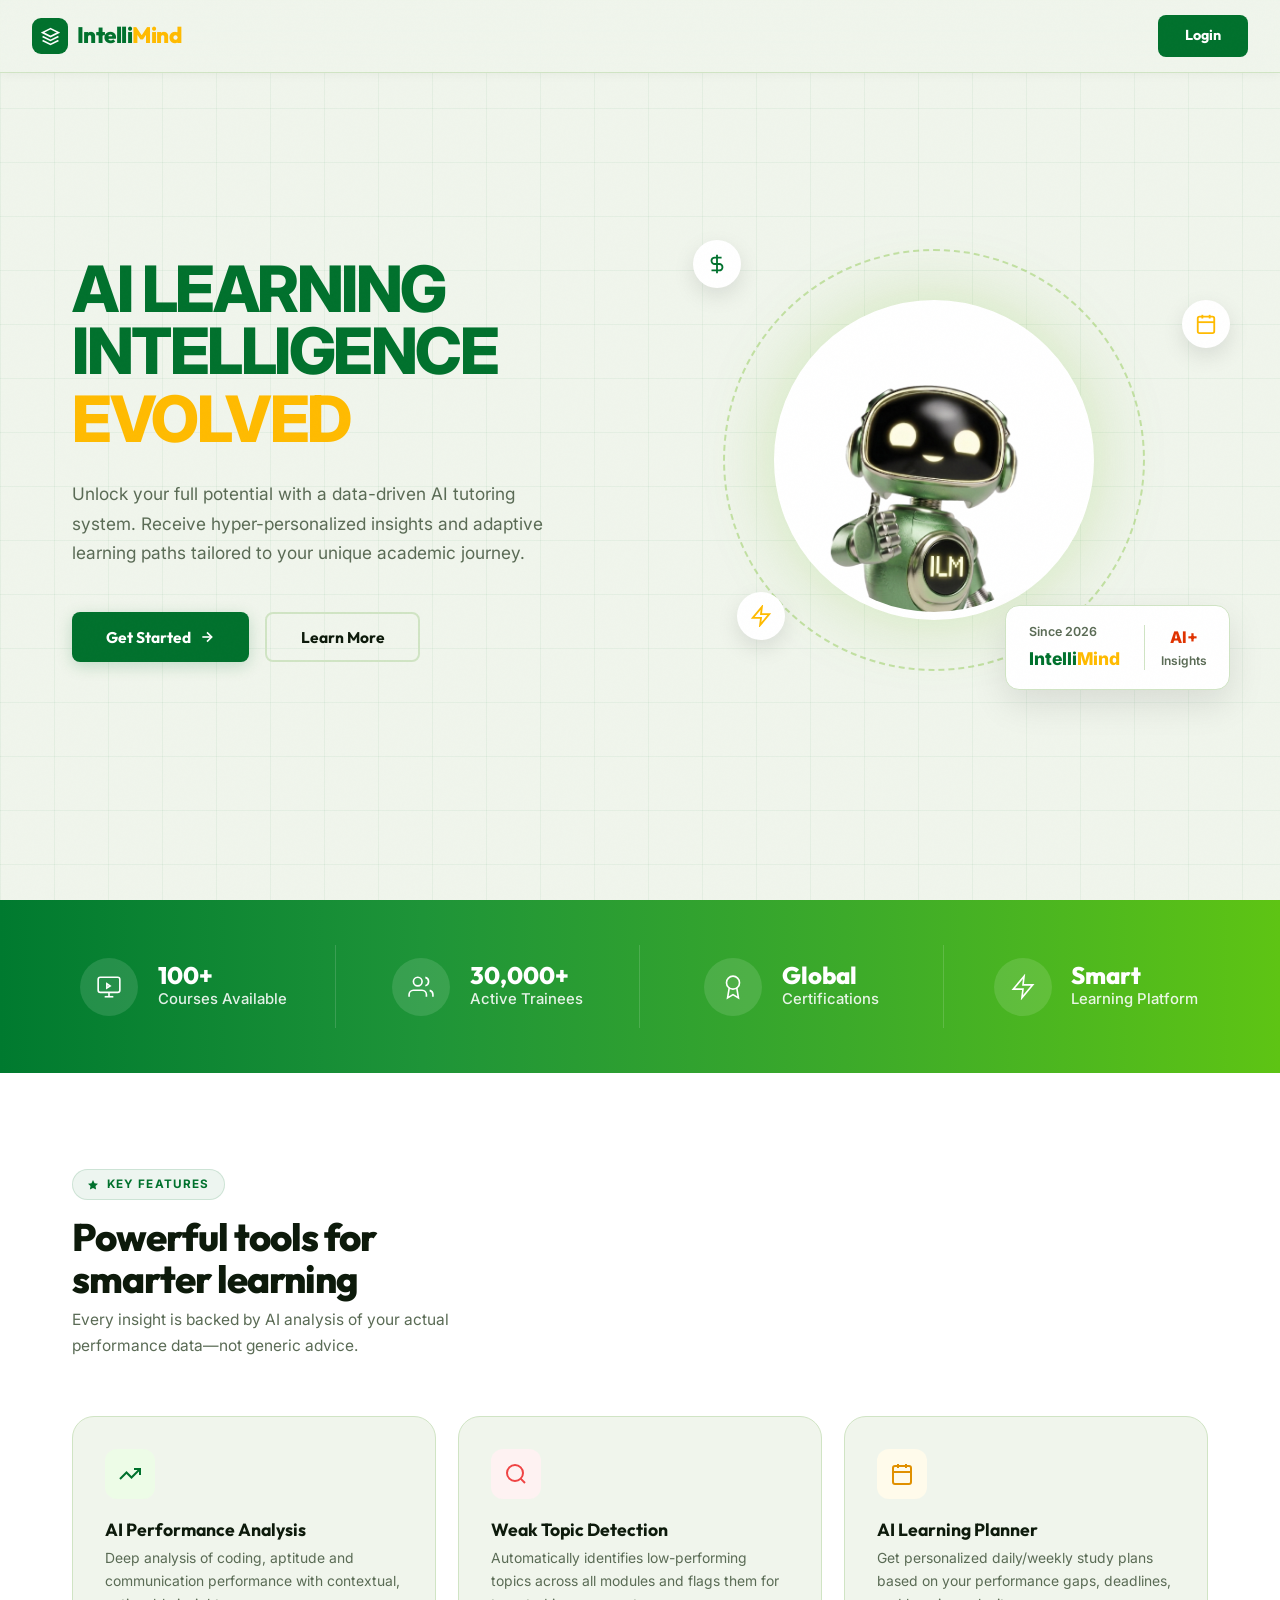
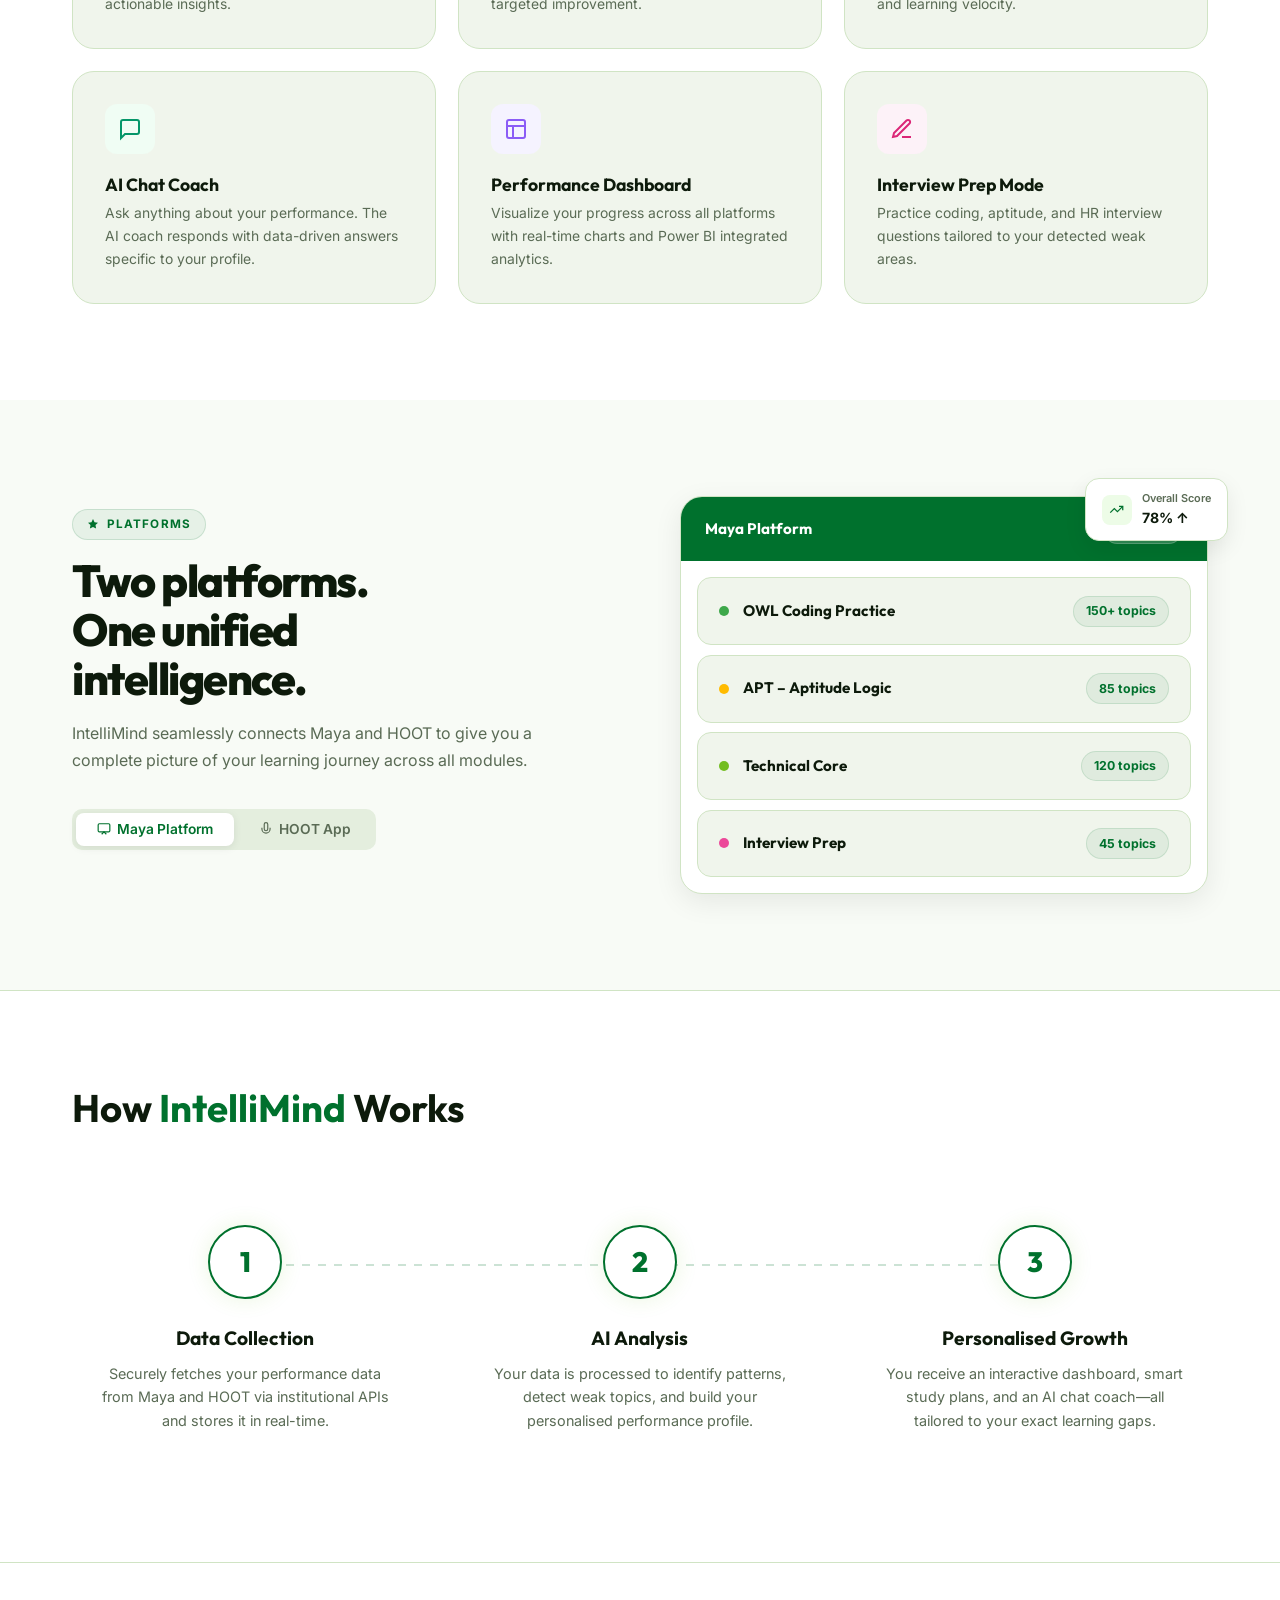
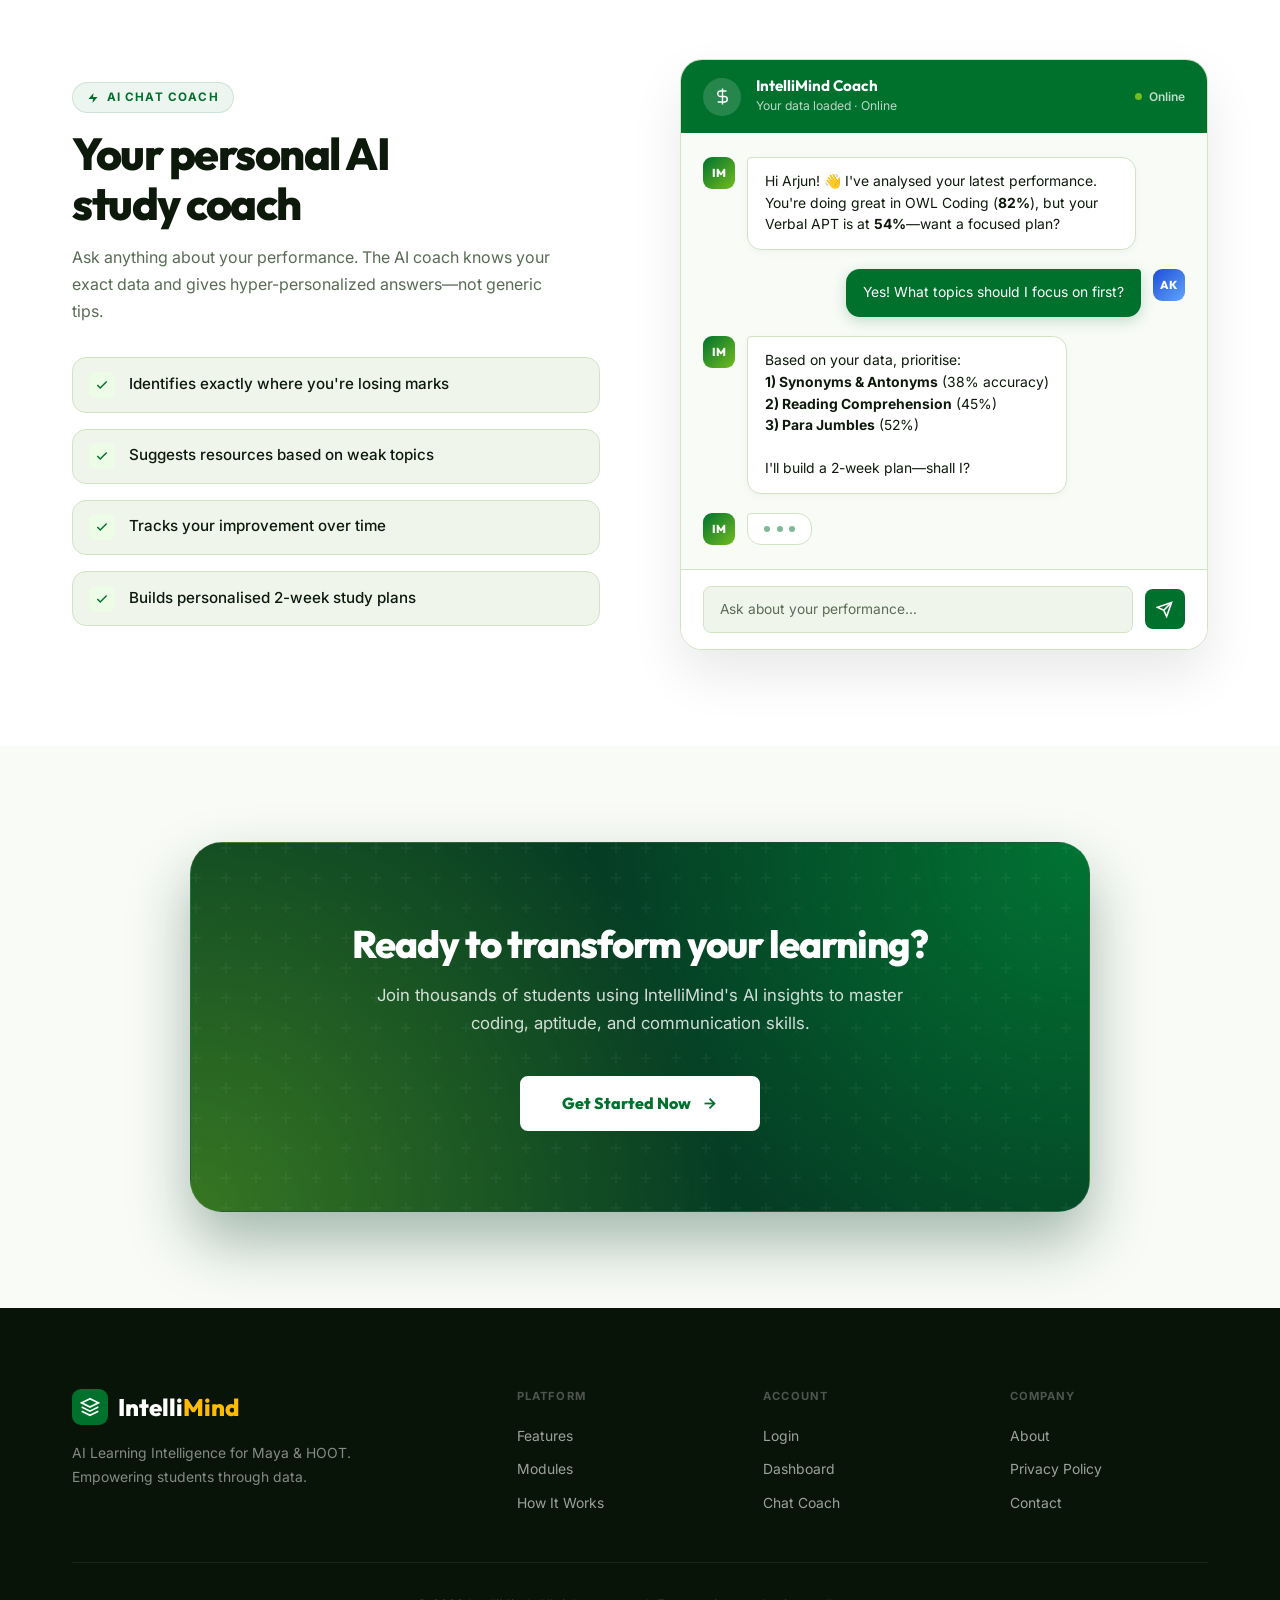
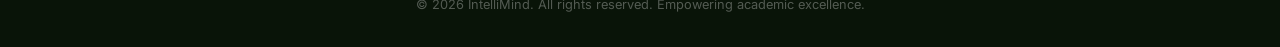
==== frontend/index.html @ f808b5a0 "Intellimind project files" ====
<!DOCTYPE html>
<html lang="en">

<head>
    <meta charset="UTF-8">
    <meta name="viewport" content="width=device-width, initial-scale=1.0">
    <title>IntelliMind – AI Learning Intelligence</title>
    <meta name="description"
        content="IntelliMind provides AI-powered performance analysis, weak topic detection, and personalized study plans for students seeking academic excellence.">
    <link rel="preconnect" href="https://fonts.googleapis.com">
    <link rel="preconnect" href="https://fonts.gstatic.com" crossorigin>
    <link
        href="https://fonts.googleapis.com/css2?family=Inter:wght@300;400;500;600;700&family=Outfit:wght@400;500;600;700;800&display=swap"
        rel="stylesheet">
    <link rel="stylesheet" href="css/main.css">
    <link rel="stylesheet" href="css/navbar.css">
    <link rel="stylesheet" href="css/hero.css">
    <link rel="stylesheet" href="css/platforms.css">
    <link rel="stylesheet" href="css/coach.css">
    <link rel="icon"
        href="data:image/svg+xml,<svg xmlns='http://www.w3.org/2000/svg' viewBox='0 0 100 100'> <text y='.9em' font-size='90'>??</text></svg>">
</head>

<body>
    <div class="bg-glow glow-1"></div>
    <div class="bg-glow glow-2"></div>

    <app-navbar></app-navbar>
    <hero-section></hero-section>
    <stats-banner></stats-banner>
    <learning-insights></learning-insights>
    <unified-platforms></unified-platforms>
    <how-it-works-section></how-it-works-section>
    <ai-coach-section></ai-coach-section>
    <cta-section></cta-section>
    <app-footer></app-footer>

    <script src="js/navbar.js" defer></script>
    <script src="js/hero.js" defer></script>
    <script src="js/platforms.js" defer></script>
    <script src="js/coach.js" defer></script>
    <script src="js/main.js" defer></script>
</body>

</html>
---- frontend/css/main.css ----
/* ============================================================
   main.css — IntelliMind Design System
   Variables · Reset · Layout · Shared Sections
   ============================================================ */

:root {
    --green:        #00712D;
    --green-mid:    #3da84a;
    --green-light:  #72bd20;
    --yellow:       #ffbb00;
    --yellow-soft:  #fff8e1;
    --bg:           #f0f5ec;
    --bg-card:      #ffffff;
    --bg-section:   #f8fbf6;
    --text:         #0d1a0b;
    --text-muted:   #5a6b55;
    --border:       #d0e4c4;
    --radius-sm:    8px;
    --radius:       14px;
    --radius-lg:    22px;
    --radius-xl:    32px;
    --shadow-md:    0 8px 28px rgba(0,0,0,0.08);
    --shadow-green: 0 8px 28px rgba(0,113,45,0.18);
    --font-display: 'Outfit', sans-serif;
    --font-body:    'Inter', sans-serif;
    --ease:         0.4s cubic-bezier(0.16, 1, 0.3, 1);
    --ease-bounce:  0.5s cubic-bezier(0.34, 1.56, 0.64, 1);
    /* Legacy aliases */
    --primary:      #00712D;
    --secondary:    #72bd20;
    --accent:       #ffbb00;
    --text-main:    #0d1a0b;
    --border-color: #d0e4c4;
}

/* ── NOISE TEXTURE ── */
body::after {
    content: '';
    position: fixed;
    inset: 0;
    background-image: url("data:image/svg+xml,%3Csvg viewBox='0 0 512 512' xmlns='http://www.w3.org/2000/svg'%3E%3Cfilter id='n'%3E%3CfeTurbulence type='fractalNoise' baseFrequency='0.75' numOctaves='4' stitchTiles='stitch'/%3E%3C/filter%3E%3Crect width='100%25' height='100%25' filter='url(%23n)' opacity='0.03'/%3E%3C/svg%3E");
    pointer-events: none;
    z-index: 9998;
    opacity: 0.45;
}

/* ── RESET ── */
*, *::before, *::after { margin: 0; padding: 0; box-sizing: border-box; }
html { scroll-behavior: smooth; }
body { font-family: var(--font-body); background: var(--bg); color: var(--text); overflow-x: hidden; line-height: 1.6; }
h1, h2, h3, h4 { font-family: var(--font-display); line-height: 1.1; }
a { text-decoration: none; color: inherit; }
ul { list-style: none; }
button { cursor: pointer; font-family: var(--font-body); }
img { max-width: 100%; display: block; }

/* ── LAYOUT ── */
.container { max-width: 1200px; margin: 0 auto; padding: 0 2rem; }

/* ── AMBIENT GLOWS ── */
.bg-glow {
    position: fixed; border-radius: 50%; filter: blur(110px);
    pointer-events: none; z-index: 0; opacity: 0.12;
}
@keyframes pulseGlow {
    0%, 100% { transform: scale(1) translate(0, 0); opacity: 0.12; }
    50% { transform: scale(1.15) translate(20px, -20px); opacity: 0.18; }
}
.glow-1 { top: -10%; left: -10%; width: 580px; height: 580px; background: var(--green-light); animation: pulseGlow 12s ease-in-out infinite alternate; }
.glow-2 { top: 45%; right: -10%; width: 440px; height: 440px; background: var(--yellow); animation: pulseGlow 15s ease-in-out infinite alternate-reverse; }

/* ── UTILITIES ── */
.gradient-text {
    background: linear-gradient(135deg, var(--green), var(--green-light));
    -webkit-background-clip: text;
    -webkit-text-fill-color: transparent;
    background-clip: text;
}

.animate-on-scroll {
    opacity: 0; transform: translateY(32px);
    transition: opacity 0.8s cubic-bezier(0.16, 1, 0.3, 1), transform 0.8s cubic-bezier(0.16, 1, 0.3, 1);
}
.animate-on-scroll.show { opacity: 1; transform: translateY(0); }

.section-tag {
    display: inline-flex; align-items: center; gap: 0.45rem;
    font-size: 0.73rem; font-weight: 700; letter-spacing: 0.1em;
    text-transform: uppercase; color: var(--green);
    background: rgba(0,113,45,0.07); border: 1px solid rgba(0,113,45,0.14);
    padding: 0.32rem 0.9rem; border-radius: 999px; margin-bottom: 1rem;
}
.section-tag svg { width: 12px; height: 12px; fill: currentColor; }

/* ── SHARED BUTTONS ── */
.btn {
    padding: 0.82rem 2.1rem; border-radius: var(--radius-sm);
    font-family: var(--font-display); font-size: 0.97rem; font-weight: 700;
    cursor: pointer; transition: all var(--ease);
    display: inline-flex; align-items: center; gap: 0.55rem; border: none;
}
.btn svg { width: 16px; height: 16px; stroke: currentColor; stroke-width: 2.5; fill: none; transition: transform var(--ease-bounce); }
.btn:hover svg { transform: translateX(4px); }
.btn-primary { background: var(--green); color: #fff; box-shadow: 0 4px 16px rgba(0,113,45,0.2); }
.btn-primary:hover { background: var(--green-mid); transform: translateY(-2px); box-shadow: 0 8px 22px rgba(0,113,45,0.28); }
.btn-outline { background: transparent; color: var(--text); border: 2px solid var(--border); }
.btn-outline:hover { border-color: var(--green); color: var(--green); transform: translateY(-2px); }

/* ============================================================
   STATS BANNER
   ============================================================ */
.stats-banner {
    background: linear-gradient(90deg, #007a2f 0%, #1e9438 33%, #3caa2a 66%, #5ec414 100%);
    padding: 2.8rem 0; color: #fff; position: relative; z-index: 2;
}
.stats-grid {
    display: grid; grid-template-columns: repeat(4, 1fr);
    max-width: 1300px; margin: 0 auto; padding: 0 2rem;
}
.stat-item {
    display: flex; align-items: center; justify-content: center; gap: 1.2rem;
    border-right: 1px solid rgba(255,255,255,0.15); padding: 0.8rem 1.2rem;
    transition: background var(--ease);
}
.stat-item:last-child { border-right: none; }
.stat-item:hover { background: rgba(255,255,255,0.07); }
.stat-icon { width: 58px; height: 58px; background: rgba(255,255,255,0.12); border-radius: 50%; display: flex; align-items: center; justify-content: center; flex-shrink: 0; }
.stat-icon svg { width: 26px; height: 26px; stroke: #fff; stroke-width: 1.5; fill: none; }
.stat-info { display: flex; flex-direction: column; }
.stat-info h4 { font-family: var(--font-display); font-size: 1.5rem; font-weight: 800; }
.stat-info p  { font-size: 0.93rem; font-weight: 500; opacity: 0.88; }

/* ============================================================
   FEATURES / TOOLS
   ============================================================ */
.tools-section { padding: 6rem 0; background: var(--bg-card); position: relative; z-index: 1; }

.tools-header {
    display: flex; justify-content: space-between; align-items: flex-end;
    flex-wrap: wrap; gap: 1.5rem; margin-bottom: 3.5rem;
}
.tools-header-left h2 { font-size: clamp(1.9rem, 3vw, 2.7rem); font-weight: 800; letter-spacing: -1px; color: var(--text); }
.tools-header-left p  { font-size: 0.97rem; color: var(--text-muted); max-width: 460px; line-height: 1.7; margin-top: 0.4rem; }

.tools-grid { display: grid; grid-template-columns: repeat(3, 1fr); gap: 1.4rem; }

.tool-card {
    background: var(--bg); border: 1px solid var(--border);
    border-radius: var(--radius-lg); padding: 2rem;
    transition: all 0.3s ease; display: flex; flex-direction: column;
    position: relative; overflow: hidden;
}
.tool-card::before {
    content: ''; position: absolute; inset: 0;
    background: linear-gradient(135deg, var(--green), var(--green-light));
    opacity: 0; transition: opacity 0.3s;
}
.tool-card:hover { transform: translateY(-8px) scale(1.02); box-shadow: 0 24px 48px rgba(0,113,45,0.18); border-color: transparent; }
.tool-card:hover::before { opacity: 1; }
.tool-card > * { position: relative; z-index: 1; }

.tool-icon-box { width: 50px; height: 50px; border-radius: 12px; display: flex; align-items: center; justify-content: center; margin-bottom: 1.3rem; transition: background var(--ease); }
.tool-icon-box svg { width: 24px; height: 24px; stroke-width: 2; fill: none; transition: stroke var(--ease); }

.tool-card:nth-child(1) .tool-icon-box { background: #edfce7; }
.tool-card:nth-child(1) .tool-icon-box svg { stroke: var(--green); }
.tool-card:nth-child(2) .tool-icon-box { background: #fef2f2; }
.tool-card:nth-child(2) .tool-icon-box svg { stroke: #ef4444; }
.tool-card:nth-child(3) .tool-icon-box { background: #fffbeb; }
.tool-card:nth-child(3) .tool-icon-box svg { stroke: #e09000; }
.tool-card:nth-child(4) .tool-icon-box { background: #f0fdf4; }
.tool-card:nth-child(4) .tool-icon-box svg { stroke: #059669; }
.tool-card:nth-child(5) .tool-icon-box { background: #f5f3ff; }
.tool-card:nth-child(5) .tool-icon-box svg { stroke: #8b5cf6; }
.tool-card:nth-child(6) .tool-icon-box { background: #fdf2f8; }
.tool-card:nth-child(6) .tool-icon-box svg { stroke: #db2777; }

.tool-card:hover .tool-icon-box { background: rgba(255,255,255,0.18); }
.tool-card:hover .tool-icon-box svg { stroke: #fff !important; }

.tool-card h3 { font-size: 1.1rem; font-weight: 700; color: var(--text); margin-bottom: 0.5rem; transition: color var(--ease); }
.tool-card p  { font-size: 0.87rem; color: var(--text-muted); line-height: 1.65; transition: color var(--ease); }
.tool-card:hover h3 { color: #fff; }
.tool-card:hover p  { color: rgba(255,255,255,0.82); }

/* ============================================================
   HOW IT WORKS
   ============================================================ */
.how-it-works {
    padding: 6rem 0; background: var(--bg-card);
    border-top: 1px solid var(--border); border-bottom: 1px solid var(--border);
    position: relative; z-index: 1;
}
.section-header { text-align: left; margin-bottom: 3.5rem; }
.section-header h2 { font-size: clamp(1.8rem, 3vw, 2.6rem); color: var(--text); }
.section-header h2 span { color: var(--green); }

.steps-container { display: grid; grid-template-columns: repeat(3, 1fr); gap: 3rem; position: relative; }
.steps-container::before {
    content: ''; position: absolute; top: 78px; left: 16%; width: 68%; height: 2px;
    background-image: repeating-linear-gradient(90deg, var(--green) 0, var(--green) 8px, transparent 8px, transparent 16px);
    opacity: 0.2; z-index: 0; animation: dashSlide 3s linear infinite;
}
@keyframes dashSlide { to { background-position: 32px 0; } }

.step {
    text-align: center; position: relative; padding: 2.4rem 1.4rem 2rem;
    border-radius: var(--radius-lg); background: transparent; border: 1px solid transparent;
    transition: all 0.4s cubic-bezier(0.175, 0.885, 0.32, 1.275); z-index: 1;
}
.step:hover { background: var(--bg-card); border-color: var(--border); box-shadow: 0 20px 40px rgba(0,113,45,0.08); transform: translateY(-10px); }

.step-number {
    width: 74px; height: 74px; background: var(--bg-card);
    border: 2.5px solid var(--green); color: var(--green); border-radius: 50%;
    display: flex; align-items: center; justify-content: center;
    font-family: var(--font-display); font-size: 1.75rem; font-weight: 800;
    margin: 0 auto 1.8rem; box-shadow: 0 0 22px rgba(114,189,32,0.14);
    transition: all 0.45s cubic-bezier(0.175, 0.885, 0.32, 1.275);
    position: relative; z-index: 2;
}
.step-number::after {
    content: ''; position: absolute; top: -5px; right: -5px;
    width: 15px; height: 15px; background: var(--yellow); border-radius: 50%;
    border: 3px solid var(--bg-card); opacity: 0; transform: scale(0);
    transition: all 0.35s ease 0.1s;
}
.step:hover .step-number { background: var(--green); color: #fff; transform: scale(1.14); box-shadow: 0 10px 26px rgba(0,113,45,0.28); }
.step:hover .step-number::after { opacity: 1; transform: scale(1); }
.step h3 { font-size: 1.2rem; font-weight: 700; color: var(--text); margin-bottom: 0.8rem; transition: color var(--ease); }
.step:hover h3 { color: var(--green); }
.step p  { font-size: 0.9rem; color: var(--text-muted); line-height: 1.65; }

/* ============================================================
   CTA
   ============================================================ */
.cta { padding: 6rem 0; background: var(--bg-section); position: relative; z-index: 1; }
.cta-content {
    background: #053d24;
    background-image: radial-gradient(circle at 100% 0%, rgba(0,135,56,0.75) 0%, transparent 50%),
                      radial-gradient(circle at 0% 100%, rgba(114,189,32,0.45) 0%, transparent 55%);
    border-radius: var(--radius-xl); padding: 5rem 3rem; max-width: 900px; margin: 0 auto;
    color: #fff; box-shadow: 0 30px 60px rgba(5,61,36,0.35); position: relative;
    overflow: hidden; border: 1px solid rgba(255,255,255,0.08); text-align: center;
}
.cta-content::before {
    content: ''; position: absolute; top: 0; left: 0; right: 0; bottom: 0;
    background-image: url("data:image/svg+xml,%3Csvg width='60' height='60' viewBox='0 0 60 60' xmlns='http://www.w3.org/2000/svg'%3E%3Cg fill='none' fill-rule='evenodd'%3E%3Cg fill='%23ffffff' fill-opacity='0.04'%3E%3Cpath d='M36 34v-4h-2v4h-4v2h4v4h2v-4h4v-2h-4zm0-30V0h-2v4h-4v2h4v4h2V6h4V4h-4zM6 34v-4H4v4H0v2h4v4h2v-4h4v-2H6zM6 4V0H4v4H0v2h4v4h2V6h4V4H6z'/%3E%3C/g%3E%3C/g%3E%3C/svg%3E");
    pointer-events: none;
}
.cta-content > * { position: relative; z-index: 1; }
.cta-content h2 { font-size: clamp(1.9rem, 3vw, 2.9rem); font-weight: 800; letter-spacing: -1px; margin-bottom: 1rem; }
.cta-content p  { font-size: 1.05rem; color: rgba(255,255,255,0.82); max-width: 560px; margin: 0 auto 2.4rem; line-height: 1.7; }
.btn-cta {
    display: inline-flex; align-items: center; gap: 0.6rem;
    background: #fff; color: var(--green); padding: 0.95rem 2.5rem;
    border-radius: var(--radius-sm); font-family: var(--font-display);
    font-weight: 800; font-size: 1rem; border: 2px solid #fff;
    cursor: pointer; transition: all var(--ease);
}
.btn-cta svg { width: 17px; height: 17px; stroke: currentColor; stroke-width: 2.5; fill: none; transition: transform var(--ease); }
.btn-cta:hover { background: transparent; color: #fff; transform: translateY(-2px); box-shadow: 0 10px 28px rgba(255,255,255,0.15); }
.btn-cta:hover svg { transform: translateX(4px); }

/* ============================================================
   FOOTER
   ============================================================ */
footer { padding: 5rem 0 2rem; background: #091408; color: rgba(255,255,255,0.75); }
.footer-content { display: grid; grid-template-columns: 2fr 1fr 1fr 1fr; gap: 3rem; margin-bottom: 3rem; }

.footer-brand-wrap { max-width: 300px; }
.footer-logo {
    display: flex; align-items: center; gap: 0.6rem;
    font-family: var(--font-display); font-weight: 800; font-size: 1.5rem; color: #fff; margin-bottom: 1rem;
}
.footer-logo-box { width: 36px; height: 36px; background: var(--green); border-radius: 9px; display: flex; align-items: center; justify-content: center; }
.footer-logo-box svg { width: 20px; height: 20px; stroke: #fff; stroke-width: 2; fill: none; }
.footer-logo .y { color: var(--yellow); }
.footer-brand-wrap p { font-size: 0.87rem; line-height: 1.7; color: rgba(255,255,255,0.5); }

.footer-col-title { font-size: 0.7rem; font-weight: 700; letter-spacing: 0.1em; text-transform: uppercase; color: rgba(255,255,255,0.28); margin-bottom: 1.2rem; }
.footer-links { display: flex; flex-direction: column; gap: 0.7rem; }
.footer-links a { font-size: 0.87rem; color: rgba(255,255,255,0.6); transition: color var(--ease); }
.footer-links a:hover { color: var(--yellow); }

.footer-bottom { text-align: center; font-size: 0.8rem; color: rgba(255,255,255,0.3); padding-top: 2rem; border-top: 1px solid rgba(255,255,255,0.07); }

/* ============================================================
   RESPONSIVE
   ============================================================ */
@media (max-width: 1024px) {
    .stats-grid { grid-template-columns: repeat(2, 1fr); }
    .stat-item { border-right: none; border-bottom: 1px solid rgba(255,255,255,0.12); }
    .stat-item:nth-child(odd) { border-right: 1px solid rgba(255,255,255,0.12); }
    .stat-item:nth-child(3), .stat-item:nth-child(4) { border-bottom: none; }
    .tools-grid { grid-template-columns: repeat(2, 1fr); }
    .footer-content { grid-template-columns: 1fr 1fr; gap: 2rem; }
}
@media (max-width: 768px) {
    .stats-grid { grid-template-columns: 1fr; }
    .stat-item, .stat-item:nth-child(odd) { border-right: none !important; border-bottom: 1px solid rgba(255,255,255,0.1) !important; justify-content: flex-start; padding-left: 1.5rem; }
    .stat-item:last-child { border-bottom: none !important; }
    .tools-grid { grid-template-columns: 1fr; }
    .steps-container { grid-template-columns: 1fr; gap: 2.5rem; }
    .steps-container::before { display: none; }
    .cta-content { padding: 3rem 1.5rem; }
    .footer-content { grid-template-columns: 1fr; }
}
---- frontend/css/navbar.css ----
/* ============================================================
   navbar.css
   ============================================================ */

header.navbar {
    position: fixed;
    top: 0; width: 100%;
    background: rgba(240,245,236,0.88);
    backdrop-filter: blur(20px);
    -webkit-backdrop-filter: blur(20px);
    border-bottom: 1px solid var(--border);
    z-index: 1000;
    transition: all 0.3s ease;
    box-shadow: 0 2px 10px rgba(0,0,0,0.04);
}

.nav-container {
    display: flex;
    justify-content: space-between;
    align-items: center;
    height: 72px;
    max-width: 1300px;
    margin: 0 auto;
    padding: 0 2rem;
}

/* Logo */
.logo {
    font-family: var(--font-display);
    font-size: 1.4rem;
    font-weight: 800;
    letter-spacing: -0.5px;
    display: flex;
    align-items: center;
    gap: 0.55rem;
    text-decoration: none;
}

.logo-icon-wrap {
    width: 36px; height: 36px;
    background: var(--green);
    border-radius: 9px;
    display: flex; align-items: center; justify-content: center;
}
.logo-icon-wrap svg { width: 19px; height: 19px; stroke: #fff; stroke-width: 2; fill: none; }

.logo .g { color: var(--green); }
.logo .y { color: var(--yellow); }

/* Nav links */
.nav-links {
    display: flex;
    align-items: center;
    gap: 2rem;
}

.nav-links a {
    font-size: 0.92rem;
    font-weight: 500;
    color: var(--text-muted);
    transition: color var(--ease);
    text-decoration: none;
}
.nav-links a:hover { color: var(--green); }

/* Login button */
.btn-login {
    background: var(--green) !important;
    border: none;
    padding: 0.58rem 1.7rem;
    border-radius: var(--radius-sm);
    color: #ffffff !important;
    font-family: var(--font-display) !important;
    font-weight: 700 !important;
    font-size: 0.9rem !important;
    text-decoration: none;
    transition: all var(--ease) !important;
    display: inline-flex;
    align-items: center;
    gap: 0.4rem;
}
.btn-login:hover {
    background: var(--green-mid) !important;
    transform: translateY(-1px);
    box-shadow: 0 5px 16px rgba(0,113,45,0.25) !important;
    color: #fff !important;
}

@media (max-width: 768px) {
    .nav-links a:not(.btn-login) { display: none; }
}
---- frontend/css/hero.css ----
/* ============================================================
   hero.css
   ============================================================ */

.hero {
    padding: 100px 0 5rem;
    min-height: 100vh;
    display: flex;
    align-items: center;
    position: relative;
    background: var(--bg);
    overflow: hidden;
}

/* Dot grid background */
.hero::before {
    content: '';
    position: absolute;
    inset: 0;
    background-image:
        linear-gradient(rgba(0,113,45,0.05) 1px, transparent 1px),
        linear-gradient(90deg, rgba(0,113,45,0.05) 1px, transparent 1px);
    background-size: 54px 54px;
    z-index: 0;
}

.hero-grid {
    display: grid;
    grid-template-columns: 1fr 1fr;
    gap: 2.5rem;
    align-items: center;
    position: relative;
    z-index: 1;
}

/* ── LEFT ── */
.hero-left {}

/* Badge */
.hero-badge {
    display: inline-flex;
    align-items: center;
    gap: 0.5rem;
    background: var(--yellow-soft);
    border: 1px solid rgba(255,187,0,0.4);
    padding: 0.38rem 1rem;
    border-radius: 999px;
    font-size: 0.82rem;
    font-weight: 600;
    color: #7a5200;
    margin-bottom: 1.6rem;
}
.hero-badge .badge-dot {
    width: 7px; height: 7px;
    background: var(--yellow);
    border-radius: 50%;
    animation: badgePulse 2s infinite;
}
@keyframes badgePulse {
    0%,100% { opacity: 1; transform: scale(1); }
    50%      { opacity: 0.5; transform: scale(0.75); }
}

/* Title block */
.hero-title-block {
    font-size: clamp(3rem, 5vw, 5.2rem);
    font-weight: 800;
    line-height: 0.97;
    text-transform: uppercase;
    letter-spacing: -2.5px;
    margin-bottom: 1.8rem;
}
.hero-title-block .line-1,
.hero-title-block .line-2 { color: var(--green); display: block; }
.hero-title-block .line-3 { color: var(--yellow); display: block; }
.hero-title-block .line-4  { color: var(--yellow); display: block; }

.hero-title-block .line-2-wrapper {
    position: relative;
    display: inline-block;
    margin-bottom: 0.4rem;
}

.hero-subtext {
    font-size: 1.08rem;
    color: var(--text-muted);
    max-width: 92%;
    margin-bottom: 2.8rem;
    line-height: 1.7;
}

.hero-buttons {
    display: flex;
    gap: 1rem;
    flex-wrap: wrap;
}

/* ── RIGHT VISUAL ── */
.hero-effects-container {
    position: relative;
    height: 500px;
    display: flex;
    justify-content: center;
    align-items: center;
}

.abstract-orb-wrapper {
    position: relative;
    width: 320px; height: 320px;
}

.abstract-orb {
    width: 100%; height: 100%;
    border-radius: 50%;
    background: #fff;
    box-shadow: 0 0 70px rgba(114,189,32,0.25);
    animation: orbFloat 6s ease-in-out infinite;
    position: relative;
    z-index: 1;
    border: 8px solid #fff;
    overflow: hidden;
}
.abstract-orb img {
    width: 100%; height: 100%;
    object-fit: cover;
    animation: orbZoom 15s ease-in-out infinite alternate;
}
@keyframes orbFloat { 0%,100% { transform: translateY(0); } 50% { transform: translateY(-14px); } }
@keyframes orbZoom  { 0% { transform: scale(1); } 100% { transform: scale(1.14); } }

.dial-circle {
    position: absolute;
    top: -16%; left: -16%; right: -16%; bottom: -16%;
    border: 2px dashed rgba(114,189,32,0.35);
    border-radius: 50%;
    animation: dialSpin 28s linear infinite;
    z-index: 0;
}
@keyframes dialSpin { to { transform: rotate(360deg); } }

/* Floating tech nodes */
.tech-node {
    position: absolute;
    width: 48px; height: 48px;
    background: #fff;
    border-radius: 50%;
    display: flex; justify-content: center; align-items: center;
    box-shadow: 0 8px 22px rgba(0,0,0,0.1);
    z-index: 2;
    color: var(--green);
}
.tech-node svg { width: 22px; height: 22px; stroke: currentColor; stroke-width: 2; fill: none; }
.node-1 { top: 6%; left: 6%; animation: orbFloat 4s ease-in-out infinite; }
.node-2 { top: 18%; right: -4%; color: var(--yellow); animation: orbFloat 5s ease-in-out infinite reverse; }
.node-3 { bottom: 14%; left: 14%; animation: orbFloat 6s ease-in-out infinite 1s; }

/* Floating card */
.floating-card-1 {
    position: absolute;
    bottom: 4%; right: -4%;
    background: #fff;
    padding: 1rem 1.4rem;
    border-radius: 14px;
    box-shadow: 0 14px 36px rgba(0,0,0,0.1);
    border: 1px solid var(--border);
    display: flex;
    align-items: center;
    gap: 1.2rem;
    z-index: 3;
    animation: orbFloat 5s ease-in-out infinite 0.5s;
}
.fc-left { text-align: left; }
.fc-since { font-size: 0.78rem; color: var(--text-muted); font-weight: 600; margin-bottom: 0.2rem; }
.fc-name .g { font-weight: 800; font-size: 1.1rem; color: var(--green); }
.fc-name .y { font-weight: 800; font-size: 1.1rem; color: var(--yellow); }
.fc-divider { border-left: 1.5px solid var(--border); padding-left: 1rem; margin-left: 0.3rem; text-align: center; }
.fc-ai  { color: #e03300; font-weight: 800; font-size: 1rem; }
.fc-lbl { font-size: 0.75rem; font-weight: 600; color: var(--text-muted); }

/* ── RESPONSIVE ── */
@media (max-width: 992px) {
    .hero { min-height: auto; padding: 100px 0 4rem; }
    .hero-grid { grid-template-columns: 1fr; text-align: center; }
    .hero-badge { margin-left: auto; margin-right: auto; }
    .hero-title-block .line-2-wrapper { display: inline-block; }
    .hero-subtext { margin-left: auto; margin-right: auto; }
    .hero-buttons { justify-content: center; }
    .hero-effects-container { height: 380px; margin-top: 2.5rem; }
    .abstract-orb-wrapper { width: 240px; height: 240px; }
}
@media (max-width: 640px) {
    .hero-title-block { font-size: 2.8rem; letter-spacing: -1.5px; }
    .hero-buttons { flex-direction: column; align-items: center; }
    .floating-card-1 { right: 0; }
}
---- frontend/css/platforms.css ----
/* ============================================================
   platforms.css
   ============================================================ */

.unified-platforms {
    padding: 6rem 0;
    background: var(--bg-section);
    position: relative;
    z-index: 1;
}

.platforms-grid {
    display: grid;
    grid-template-columns: 1fr 1fr;
    gap: 5rem;
    align-items: center;
}

/* ── LEFT ── */
.platforms-content h2 {
    font-size: clamp(2rem, 3.5vw, 3.2rem);
    font-weight: 800;
    letter-spacing: -1.5px;
    color: var(--text);
    margin-bottom: 1rem;
}
.platforms-content p {
    font-size: 1rem;
    color: var(--text-muted);
    line-height: 1.7;
    margin-bottom: 2.2rem;
    max-width: 94%;
}

/* Tab strip */
.platform-tabs {
    display: flex;
    background: #e4eede;
    border-radius: 10px;
    padding: 4px;
    gap: 4px;
    margin-bottom: 2rem;
    width: fit-content;
}

.platform-tab {
    padding: 0.52rem 1.3rem;
    border-radius: 8px;
    border: none;
    background: transparent;
    font-family: var(--font-body);
    font-size: 0.86rem;
    font-weight: 600;
    color: var(--text-muted);
    cursor: pointer;
    transition: all var(--ease);
    display: flex; align-items: center; gap: 0.4rem;
}
.platform-tab svg { width: 14px; height: 14px; stroke: currentColor; stroke-width: 2; fill: none; transition: stroke var(--ease); }
.platform-tab.active {
    background: var(--bg-card);
    color: var(--green);
    box-shadow: 0 2px 8px rgba(0,0,0,0.08);
}

/* ── RIGHT – Modules visual ── */
.platforms-visual {
    position: relative;
}

.modules-card {
    background: var(--bg-card);
    border: 1px solid var(--border);
    border-radius: var(--radius-lg);
    overflow: hidden;
    box-shadow: var(--shadow-md);
}

.modules-card-head {
    background: var(--green);
    padding: 1.1rem 1.5rem;
    display: flex;
    align-items: center;
    justify-content: space-between;
}
.modules-card-head .mch-title {
    font-family: var(--font-display);
    font-weight: 700;
    font-size: 0.95rem;
    color: #fff;
}
.modules-card-head .mch-badge {
    background: rgba(255,255,255,0.18);
    border: 1px solid rgba(255,255,255,0.2);
    border-radius: 999px;
    padding: 0.25rem 0.75rem;
    font-size: 0.74rem;
    font-weight: 700;
    color: #fff;
}

.modules-list {
    padding: 1rem;
    display: flex;
    flex-direction: column;
    gap: 0.6rem;
    transition: opacity 0.28s ease, transform 0.28s ease;
}
.modules-list.fade-out { opacity: 0; transform: translateY(8px); }

.module-item {
    display: flex;
    justify-content: space-between;
    align-items: center;
    padding: 1.1rem 1.3rem;
    background: var(--bg);
    border: 1px solid var(--border);
    border-radius: var(--radius);
    transition: all var(--ease);
    cursor: default;
}
.module-item:hover {
    transform: translateX(5px);
    border-color: var(--green);
    box-shadow: 0 4px 16px rgba(0,113,45,0.1);
    background: #fff;
}

.module-info {
    display: flex;
    align-items: center;
    gap: 0.9rem;
    font-family: var(--font-display);
    font-size: 0.95rem;
    font-weight: 700;
    color: var(--text);
}

.module-dot {
    width: 10px; height: 10px;
    border-radius: 50%;
    flex-shrink: 0;
}
.dot-green  { background: var(--green-mid); }
.dot-yellow { background: var(--yellow); }
.dot-green-light { background: var(--green-light); }
.dot-pink   { background: #ec4899; }

.module-badge {
    background: rgba(0,113,45,0.07);
    color: var(--green);
    border: 1px solid rgba(0,113,45,0.12);
    padding: 0.28rem 0.75rem;
    border-radius: 999px;
    font-size: 0.77rem;
    font-weight: 700;
}

/* Floating stat chip on the visual */
.platform-stat-chip {
    position: absolute;
    top: -18px; right: -20px;
    background: #fff;
    border: 1px solid var(--border);
    border-radius: var(--radius);
    padding: 0.65rem 1rem;
    display: flex;
    align-items: center;
    gap: 0.65rem;
    box-shadow: 0 8px 22px rgba(0,0,0,0.08);
    font-size: 0.8rem;
    font-weight: 600;
    animation: chipFloat 5s ease-in-out infinite;
}
@keyframes chipFloat { 0%,100% { transform: translateY(0); } 50% { transform: translateY(-8px); } }
.psc-icon { width: 30px; height: 30px; border-radius: 8px; display: flex; align-items: center; justify-content: center; }
.psc-icon svg { width: 15px; height: 15px; stroke-width: 2; fill: none; }
.psc-val { font-size: 0.68rem; color: var(--text-muted); }
.psc-val strong { display: block; font-size: 0.88rem; color: var(--text); }

/* ── RESPONSIVE ── */
@media (max-width: 992px) {
    .unified-platforms { padding: 5rem 0; }
    .platforms-grid { grid-template-columns: 1fr; gap: 3rem; }
    .platforms-visual { margin-top: 1rem; }
    .platform-stat-chip { display: none; }
}
---- frontend/css/coach.css ----
/* ============================================================
   coach.css
   ============================================================ */

.ai-coach-section {
    padding: 6rem 0;
    background: var(--bg-card);
    position: relative;
    z-index: 1;
}

.coach-grid {
    display: grid;
    grid-template-columns: 1fr 1fr;
    gap: 5rem;
    align-items: center;
}

/* ── LEFT TEXT ── */
.coach-content h2 {
    font-size: clamp(2rem, 3.5vw, 3.1rem);
    font-weight: 800;
    letter-spacing: -1.5px;
    color: var(--text);
    margin-bottom: 1rem;
}
.coach-content > p {
    font-size: 1rem;
    color: var(--text-muted);
    line-height: 1.7;
    margin-bottom: 2rem;
    max-width: 94%;
}

.coach-features {
    list-style: none;
    padding: 0;
    display: flex;
    flex-direction: column;
    gap: 1rem;
}
.coach-features li {
    display: flex;
    align-items: flex-start;
    gap: 0.9rem;
    font-size: 0.95rem;
    color: var(--text);
    font-weight: 500;
    padding: 0.85rem 1rem;
    background: var(--bg);
    border: 1px solid var(--border);
    border-radius: var(--radius);
    transition: all var(--ease);
}
.coach-features li:hover {
    border-color: var(--green);
    background: #f3faf0;
    transform: translateX(4px);
}
.coach-features li .cf-icon {
    width: 26px; height: 26px;
    background: #edfce7;
    border-radius: 7px;
    display: flex; align-items: center; justify-content: center;
    flex-shrink: 0;
}
.coach-features li .cf-icon svg {
    width: 14px; height: 14px;
    stroke: var(--green); stroke-width: 2.5; fill: none;
}
.coach-features li:hover .cf-icon { background: var(--green); }
.coach-features li:hover .cf-icon svg { stroke: #fff; }

/* ── RIGHT – CHAT MOCKUP ── */
.chat-mockup {
    background: var(--bg-card);
    border-radius: var(--radius-lg);
    box-shadow: 0 24px 52px rgba(0,0,0,0.09);
    border: 1px solid var(--border);
    overflow: hidden;
    display: flex;
    flex-direction: column;
}

/* Header bar */
.chat-header {
    background: var(--green);
    padding: 1.1rem 1.4rem;
    display: flex;
    align-items: center;
    gap: 0.9rem;
}
.chat-header-icon {
    width: 38px; height: 38px;
    background: rgba(255,255,255,0.15);
    border-radius: 50%;
    display: flex; align-items: center; justify-content: center;
    flex-shrink: 0;
}
.chat-header-icon svg { width: 19px; height: 19px; stroke: #fff; stroke-width: 1.8; fill: none; }
.chat-header-text h4 { font-size: 0.95rem; font-weight: 700; color: #fff; margin-bottom: 0.1rem; }
.chat-header-text p  { font-size: 0.76rem; color: rgba(255,255,255,0.72); }
.chat-header-status {
    margin-left: auto;
    display: flex; align-items: center; gap: 0.4rem;
    font-size: 0.75rem; color: rgba(255,255,255,0.75); font-weight: 600;
}
.status-pulse {
    width: 7px; height: 7px;
    background: var(--green-light);
    border-radius: 50%;
    animation: statusP 2s infinite;
}
@keyframes statusP {
    0%,100% { box-shadow: 0 0 0 0 rgba(114,189,32,0.5); }
    50%      { box-shadow: 0 0 0 4px rgba(114,189,32,0); }
}

/* Messages */
.chat-body {
    padding: 1.5rem 1.4rem;
    display: flex;
    flex-direction: column;
    gap: 1.2rem;
    background: var(--bg-section);
}

.msg-row { display: flex; gap: 0.75rem; max-width: 90%; }
.msg-bot  { align-self: flex-start; }
.msg-user { align-self: flex-end; flex-direction: row-reverse; }

.avatar {
    width: 32px; height: 32px;
    border-radius: 9px;
    display: flex; align-items: center; justify-content: center;
    font-family: var(--font-display);
    font-size: 0.72rem; font-weight: 800; flex-shrink: 0;
}
.avatar-im   { background: linear-gradient(135deg, var(--green), var(--green-light)); color: #fff; }
.avatar-user { background: linear-gradient(135deg, #1d4ed8, #60a5fa); color: #fff; }

.msg-bubble {
    padding: 0.82rem 1.05rem;
    border-radius: 14px;
    font-size: 0.87rem;
    line-height: 1.55;
}
.msg-bot .msg-bubble {
    background: var(--bg-card);
    border: 1px solid var(--border);
    border-top-left-radius: 4px;
    color: var(--text);
    box-shadow: 0 2px 8px rgba(0,0,0,0.04);
}
.msg-user .msg-bubble {
    background: var(--green);
    color: #fff;
    border-top-right-radius: 4px;
    box-shadow: 0 4px 14px rgba(0,113,45,0.22);
}

/* Typing indicator */
.typing-indicator {
    display: flex;
    align-items: center;
    gap: 0.4rem;
    padding: 0.75rem 1rem;
    background: var(--bg-card);
    border: 1px solid var(--border);
    border-radius: 14px;
    border-top-left-radius: 4px;
    width: fit-content;
}
.typing-indicator span {
    width: 6px; height: 6px;
    background: var(--green);
    border-radius: 50%;
    animation: typBounce 1.2s infinite;
    opacity: 0.5;
}
.typing-indicator span:nth-child(2) { animation-delay: 0.2s; }
.typing-indicator span:nth-child(3) { animation-delay: 0.4s; }
@keyframes typBounce { 0%,100%{ transform:translateY(0);opacity:0.4; } 50%{ transform:translateY(-4px);opacity:1; } }

/* Input area */
.chat-input-area {
    padding: 1rem 1.4rem;
    background: var(--bg-card);
    border-top: 1px solid var(--border);
    display: flex;
    gap: 0.7rem;
    align-items: center;
}
.chat-input-box {
    flex: 1;
    background: var(--bg);
    border: 1px solid var(--border);
    padding: 0.7rem 1rem;
    border-radius: var(--radius-sm);
    font-family: var(--font-body);
    font-size: 0.86rem;
    color: var(--text-muted);
}
.chat-send-btn {
    width: 40px; height: 40px;
    background: var(--green);
    border-radius: var(--radius-sm);
    border: none;
    display: flex; align-items: center; justify-content: center;
    cursor: pointer;
    transition: all var(--ease);
    flex-shrink: 0;
}
.chat-send-btn:hover { background: var(--green-mid); transform: translateY(-1px); box-shadow: var(--shadow-green); }
.chat-send-btn svg { width: 17px; height: 17px; stroke: #fff; stroke-width: 2.2; fill: none; }

/* ── RESPONSIVE ── */
@media (max-width: 992px) {
    .ai-coach-section { padding: 5rem 0; }
    .coach-grid { grid-template-columns: 1fr; gap: 3rem; }
}
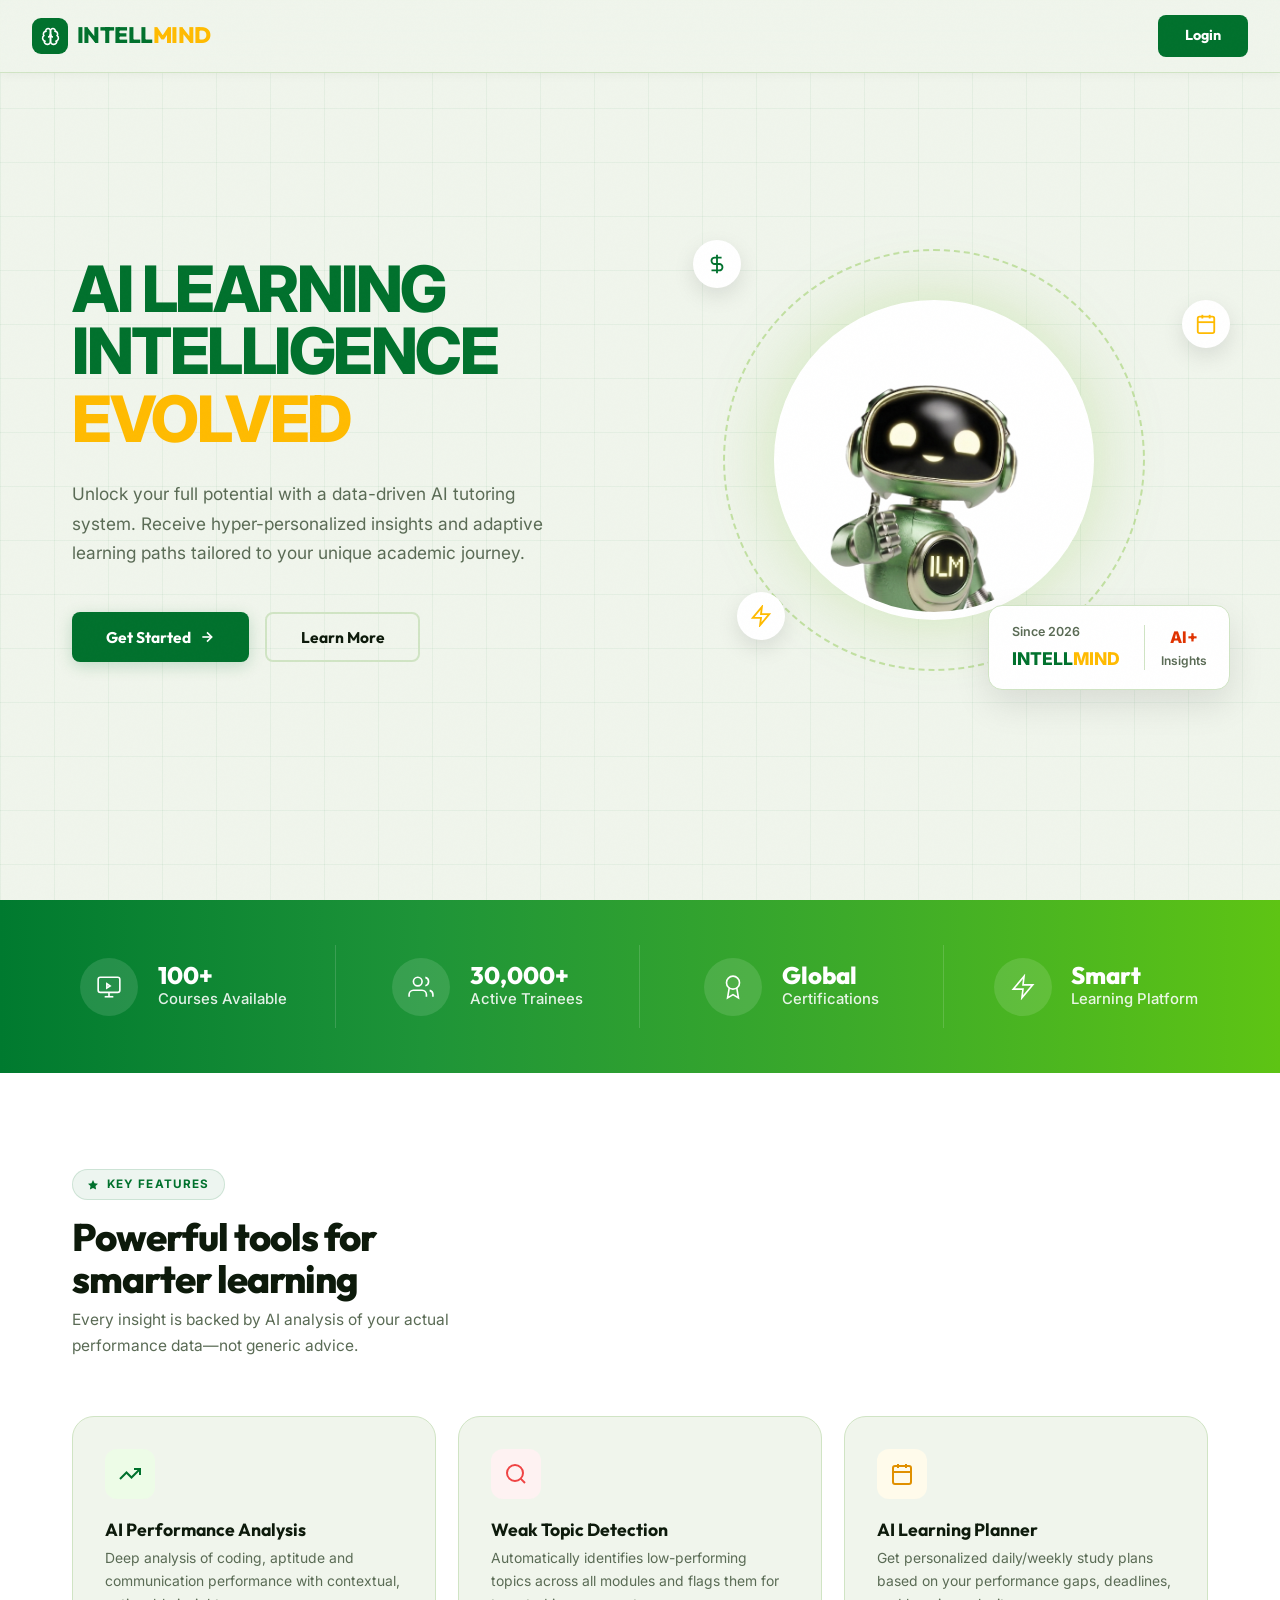
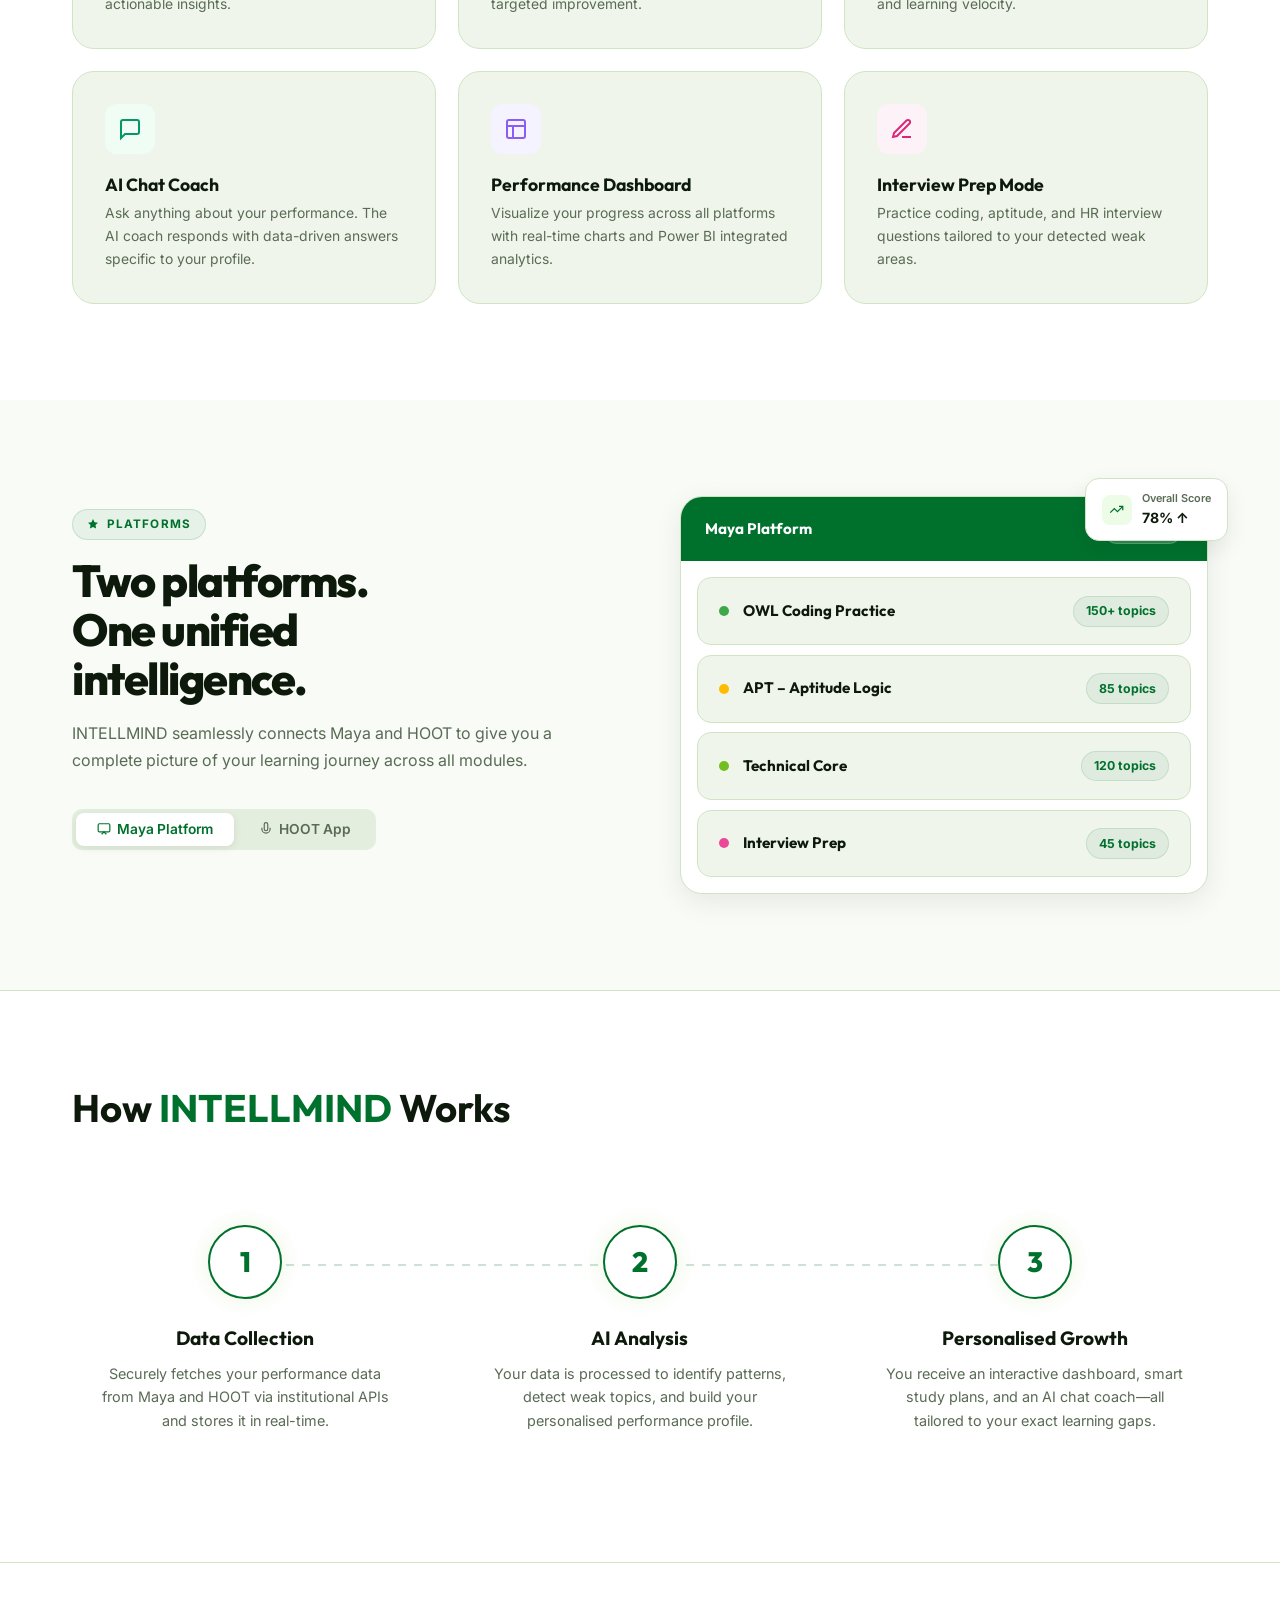
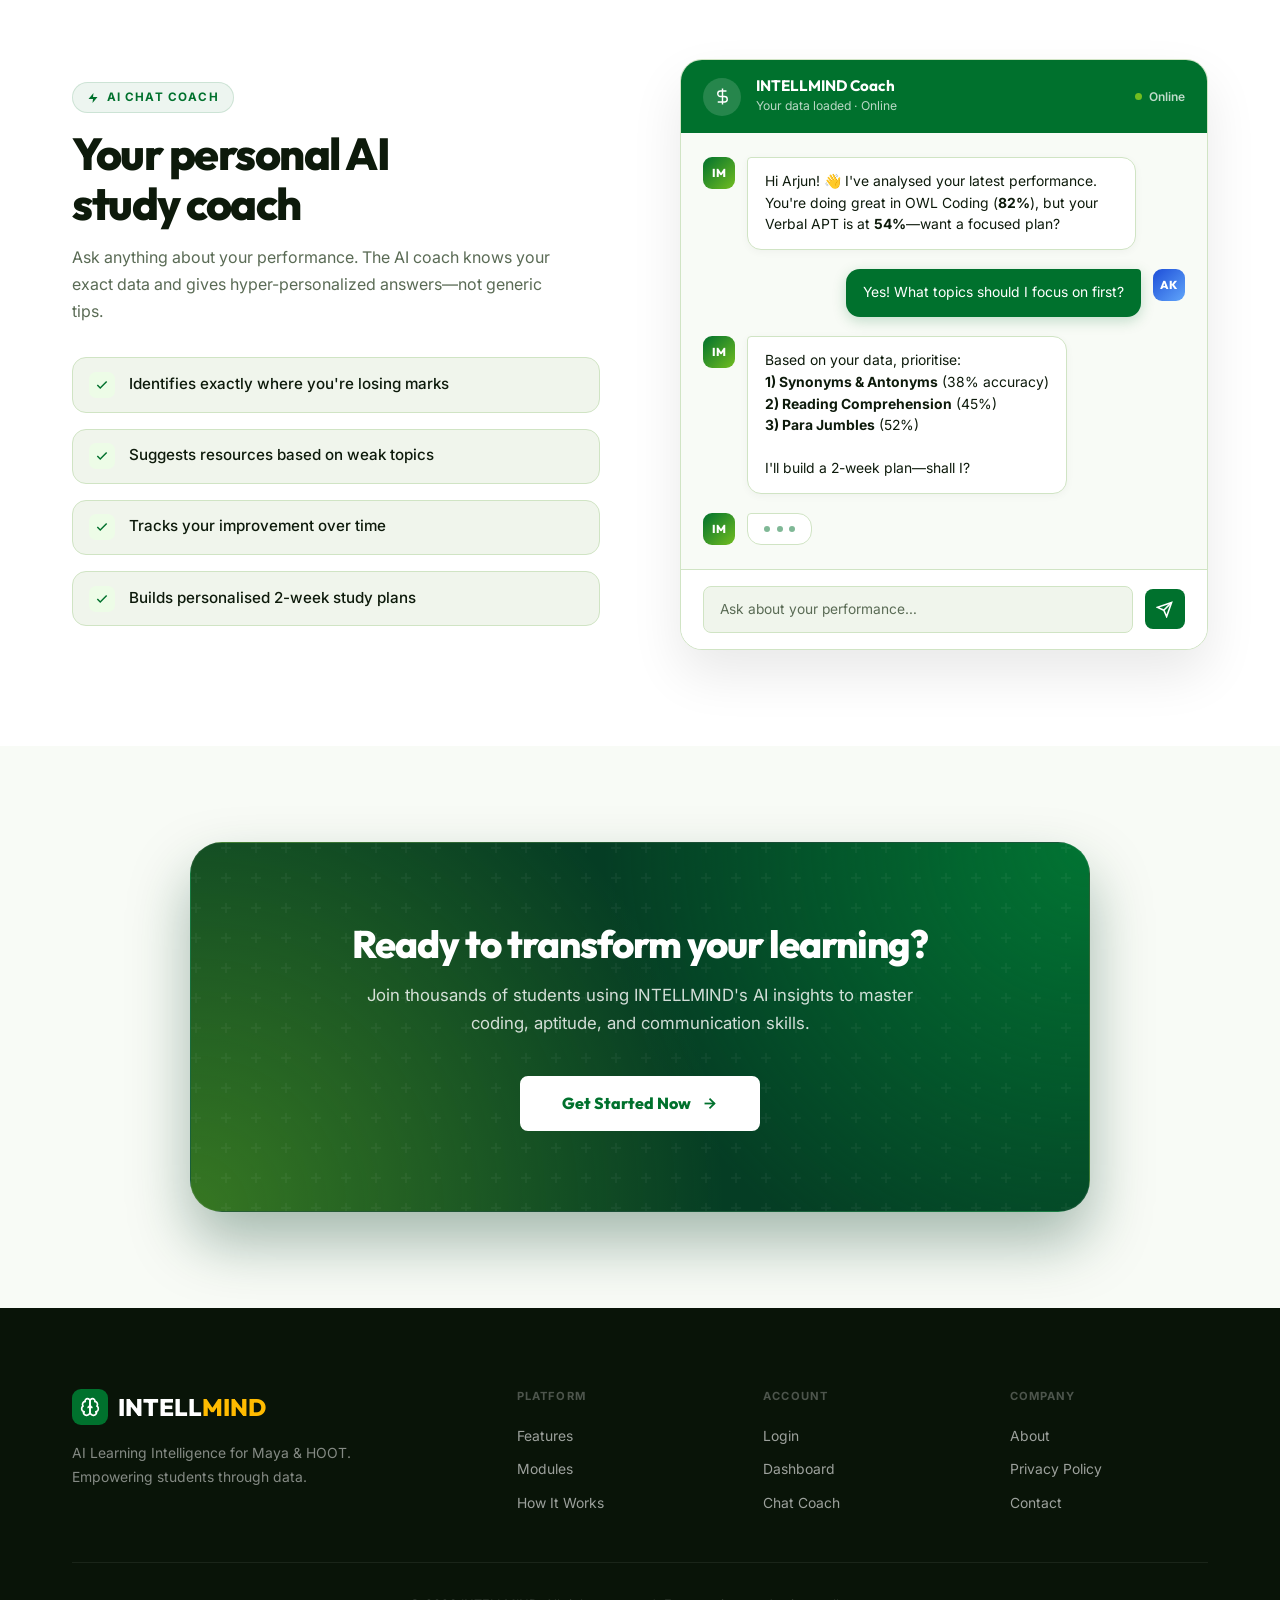
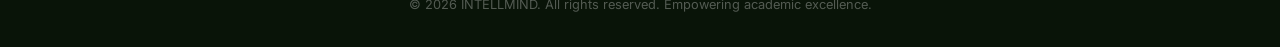
==== commit a1224bfb: "Updated project files" ====
--- a/frontend/index.html
+++ b/frontend/index.html
@@ -4,9 +4,9 @@
 <head>
     <meta charset="UTF-8">
     <meta name="viewport" content="width=device-width, initial-scale=1.0">
-    <title>IntelliMind – AI Learning Intelligence</title>
+    <title>INTELLMIND – AI Learning Intelligence</title>
     <meta name="description"
-        content="IntelliMind provides AI-powered performance analysis, weak topic detection, and personalized study plans for students seeking academic excellence.">
+        content="INTELLMIND provides AI-powered performance analysis, weak topic detection, and personalized study plans for students seeking academic excellence.">
     <link rel="preconnect" href="https://fonts.googleapis.com">
     <link rel="preconnect" href="https://fonts.gstatic.com" crossorigin>
     <link
@@ -18,7 +18,8 @@
     <link rel="stylesheet" href="css/platforms.css">
     <link rel="stylesheet" href="css/coach.css">
     <link rel="icon"
-        href="data:image/svg+xml,<svg xmlns='http://www.w3.org/2000/svg' viewBox='0 0 100 100'> <text y='.9em' font-size='90'>??</text></svg>">
+        href="data:image/svg+xml,<svg xmlns='http://www.w3.org/2000/svg' viewBox='0 0 100 100'><text y='.9em' font-size='90'>🧠</text></svg>">
+    <link rel="stylesheet" href="shared/css/responsive.css">
 </head>
 
 <body>
@@ -40,6 +41,7 @@
     <script src="js/platforms.js" defer></script>
     <script src="js/coach.js" defer></script>
     <script src="js/main.js" defer></script>
+    <script src="shared/js/security.js"></script>
 </body>
 
 </html>
--- a/frontend/css/main.css
+++ b/frontend/css/main.css
@@ -1,5 +1,5 @@
 /* ============================================================
-   main.css — IntelliMind Design System
+   main.css — INTELLMIND Design System
    Variables · Reset · Layout · Shared Sections
    ============================================================ */
 
--- a/frontend/shared/css/responsive.css
+++ b/frontend/shared/css/responsive.css
@@ -0,0 +1,223 @@
+/* ============================================================
+   responsive.css — Global Mobile Responsiveness
+   ============================================================
+   Provides comprehensive breakpoints for all pages.
+   Loaded after page-specific CSS to patch mobile gaps.
+   
+   Breakpoints:
+     1024px — Tablet landscape
+      768px — Tablet portrait
+      480px — Mobile
+   ============================================================ */
+
+/* ── GLOBAL: Prevent horizontal overflow ── */
+*, *::before, *::after {
+  box-sizing: border-box;
+}
+html {
+  overflow-x: hidden;
+}
+body {
+  overflow-x: hidden;
+  -webkit-text-size-adjust: 100%;
+}
+img, video, canvas, svg {
+  max-width: 100%;
+  height: auto;
+}
+
+/* ─────────────────────────────────────────────────────────────
+   TABLET LANDSCAPE (≤ 1024px)
+   ───────────────────────────────────────────────────────────── */
+@media (max-width: 1024px) {
+  /* Topbar */
+  .topbar { padding: 0 1rem; }
+
+  /* Chat */
+  .chat-inner { max-width: 90%; padding: 0 1rem; }
+  .welcome-screen { padding: 1.5rem 1rem; }
+
+  /* Doc Analyser */
+  .doc-main { padding: 1rem; }
+  .split-view { flex-direction: column; }
+  .split-left, .split-right { width: 100%; min-width: 0; }
+  .split-divider { display: none; }
+}
+
+/* ─────────────────────────────────────────────────────────────
+   TABLET PORTRAIT (≤ 768px)
+   ───────────────────────────────────────────────────────────── */
+@media (max-width: 768px) {
+  /* Topbar */
+  .topbar { padding: 0 0.75rem; gap: 0.5rem; height: 52px; }
+  .nav-dropdown-trigger .user-name { display: none; }
+  .page-label { display: none; }
+  .page-icon { display: none; }
+  .topbar-brand { font-size: 0.95rem; gap: 0.4rem; }
+  .topbar-brand svg { width: 20px; height: 20px; }
+
+  /* Chat */
+  .input-area { padding: 0.2rem 0.75rem 0.75rem; }
+  .chat-inner { padding: 0 0.75rem; }
+  .quick-bar { padding: 0.4rem 0.75rem 0; }
+  .suggestion-grid { grid-template-columns: 1fr; gap: 0.5rem; max-width: 100%; }
+  .suggestion-chip { padding: 0.7rem 0.8rem; }
+  .welcome-title { font-size: 1.5rem; }
+  .welcome-sub { font-size: 0.85rem; margin-bottom: 1.5rem; }
+  .welcome-orb { width: 60px; height: 60px; border-radius: 16px; }
+  .welcome-orb svg { width: 28px; height: 28px; }
+
+  /* Voice */
+  .voice-main { padding: 0.5rem; }
+  .viz-wrapper { width: 200px; height: 200px; }
+  .voice-controls { gap: 0.75rem; }
+  .mic-btn { width: 64px; height: 64px; }
+
+  /* Doc */
+  .upload-zone { padding: 2rem 1rem; }
+  .drop-zone { min-height: 120px; }
+  .view-switcher { gap: 0.3rem; }
+  .view-switcher button { padding: 0.4rem 0.8rem; font-size: 0.72rem; }
+
+  /* Roadmap */
+  .roadmap-header { flex-direction: column; align-items: stretch; gap: 1rem; }
+  .gen-section { flex-direction: column; }
+  .dur-selector { flex-wrap: wrap; justify-content: center; }
+  .plan-card-header { padding: 0.75rem; }
+  .plan-title { font-size: 0.85rem; }
+  .today-banner { margin: 0 0.5rem; padding: 1rem; border-radius: 12px; }
+
+  /* Login */
+  .login-container { flex-direction: column; }
+  .left-panel { display: none; }
+  .right-panel { width: 100%; padding: 2rem 1.5rem; }
+
+  /* Landing — Navbar */
+  .nav-menu { display: none; }
+  .nav-cta { display: none; }
+
+  /* Landing — Hero */
+  .hero { padding: 3rem 1rem; }
+  .hero-content { flex-direction: column; text-align: center; }
+  .hero-text h1 { font-size: 2rem; }
+  .hero-text p { font-size: 0.95rem; }
+  .hero-visual { width: 100%; max-width: 300px; margin: 0 auto; }
+  .hero-btns { justify-content: center; }
+
+  /* Landing — Sections */
+  .platform-grid { grid-template-columns: 1fr; gap: 1rem; }
+  .coach-section { padding: 2rem 1rem; }
+  .coach-grid { grid-template-columns: 1fr; }
+  .features-grid { grid-template-columns: 1fr; }
+  .section-title { font-size: 1.6rem; }
+}
+
+/* ─────────────────────────────────────────────────────────────
+   MOBILE (≤ 480px)
+   ───────────────────────────────────────────────────────────── */
+@media (max-width: 480px) {
+  /* Topbar */
+  .topbar { height: 48px; padding: 0 0.6rem; }
+  .topbar-brand { font-size: 0.85rem; }
+  .nav-dropdown-trigger { padding: 0.25rem 0.4rem; }
+  .user-av { width: 28px; height: 28px; font-size: 0.65rem; }
+  .nav-dropdown-menu { min-width: 180px; }
+
+  /* Chat */
+  .input-area { padding: 0.15rem 0.5rem 0.5rem; }
+  .input-box { padding: 0.4rem 0.5rem 0.4rem 0.75rem; border-radius: 10px; }
+  .input-box textarea { font-size: 0.85rem; }
+  .send-btn, .voice-btn { width: 32px; height: 32px; border-radius: 8px; }
+  .quick-pill { padding: 0.35rem 0.8rem; font-size: 0.7rem; }
+  .welcome-title { font-size: 1.25rem; }
+  .welcome-sub { font-size: 0.8rem; }
+  .welcome-orb { width: 52px; height: 52px; }
+
+  /* Messages */
+  .msg-group { gap: 0.4rem; }
+  .msg-av { width: 28px; height: 28px; font-size: 0.6rem; }
+  .msg-col { max-width: 88%; }
+  .msg-bubble { padding: 0.6rem 0.75rem; font-size: 0.82rem; }
+  .msg-sender { font-size: 0.65rem; }
+  .msg-time { font-size: 0.58rem; }
+
+  /* Voice */
+  .viz-wrapper { width: 150px; height: 150px; }
+  .mic-btn { width: 56px; height: 56px; }
+  .status-bar { font-size: 0.7rem; }
+  .live-strip { font-size: 0.75rem; }
+
+  /* Doc */
+  .upload-zone { padding: 1.5rem 0.75rem; }
+  .drop-zone-text { font-size: 0.85rem; }
+  .chat-input-row textarea { font-size: 0.85rem; }
+  .result-body { font-size: 0.85rem; padding: 0.75rem; }
+
+  /* Roadmap */
+  .dur-btn { padding: 0.45rem 0.9rem; font-size: 0.75rem; }
+  .gen-btn { padding: 0.65rem 1.2rem; font-size: 0.8rem; }
+  .task-item { padding: 0.6rem; }
+  .task-desc { font-size: 0.8rem; }
+  .today-banner { padding: 0.75rem; }
+  .today-text { font-size: 0.85rem; }
+
+  /* Login */
+  .right-panel { padding: 1.5rem 1rem; }
+  .login-card { padding: 1.5rem 1rem; }
+  .login-title { font-size: 1.3rem; }
+  .form-input { padding: 0.65rem 0.75rem; font-size: 0.85rem; }
+
+  /* Landing — Hero */
+  .hero { padding: 2rem 0.75rem; }
+  .hero-text h1 { font-size: 1.6rem; }
+  .hero-text p { font-size: 0.85rem; }
+  .hero-btns { flex-direction: column; gap: 0.5rem; }
+  .hero-btns a { width: 100%; text-align: center; }
+  .section-title { font-size: 1.3rem; }
+  .section-sub { font-size: 0.85rem; }
+
+  /* Toast */
+  .toast { font-size: 0.72rem; padding: 0.5rem 1rem; max-width: 90vw; white-space: normal; }
+}
+
+/* ─────────────────────────────────────────────────────────────
+   SMALL MOBILE (≤ 360px) — extra-small screens
+   ───────────────────────────────────────────────────────────── */
+@media (max-width: 360px) {
+  .topbar-brand span { display: none; }
+  .welcome-title { font-size: 1.1rem; }
+  .suggestion-chip { padding: 0.55rem 0.65rem; }
+  .chip-text strong { font-size: 0.72rem; }
+  .chip-text span { font-size: 0.65rem; }
+  .hero-text h1 { font-size: 1.4rem; }
+}
+
+/* ─────────────────────────────────────────────────────────────
+   TOUCH DEVICE OPTIMIZATIONS
+   ───────────────────────────────────────────────────────────── */
+@media (hover: none) and (pointer: coarse) {
+  /* Larger tap targets for touch */
+  .suggestion-chip { min-height: 48px; }
+  .quick-pill { min-height: 40px; padding: 0.5rem 1rem; }
+  .send-btn, .voice-btn { min-width: 44px; min-height: 44px; }
+  .dur-btn { min-height: 44px; }
+  .task-done-btn { min-height: 40px; padding: 0.5rem 1rem; }
+  .view-switcher button { min-height: 40px; }
+  .nav-dropdown-trigger { min-height: 40px; }
+
+  /* Remove hover effects on touch (prevents sticky :hover) */
+  .suggestion-chip:hover { transform: none; box-shadow: none; }
+  .quick-pill:hover { transform: none; }
+  .send-btn:hover { transform: none; }
+}
+
+/* ─────────────────────────────────────────────────────────────
+   LANDSCAPE PHONE (short height)
+   ───────────────────────────────────────────────────────────── */
+@media (max-height: 500px) and (orientation: landscape) {
+  .welcome-screen { min-height: auto; padding: 0.5rem; }
+  .welcome-orb { width: 40px; height: 40px; margin-bottom: 0.5rem; }
+  .welcome-title { font-size: 1.1rem; margin-bottom: 0.25rem; }
+  .welcome-sub { margin-bottom: 0.75rem; }
+  .suggestion-grid { grid-template-columns: 1fr 1fr; }
+}
